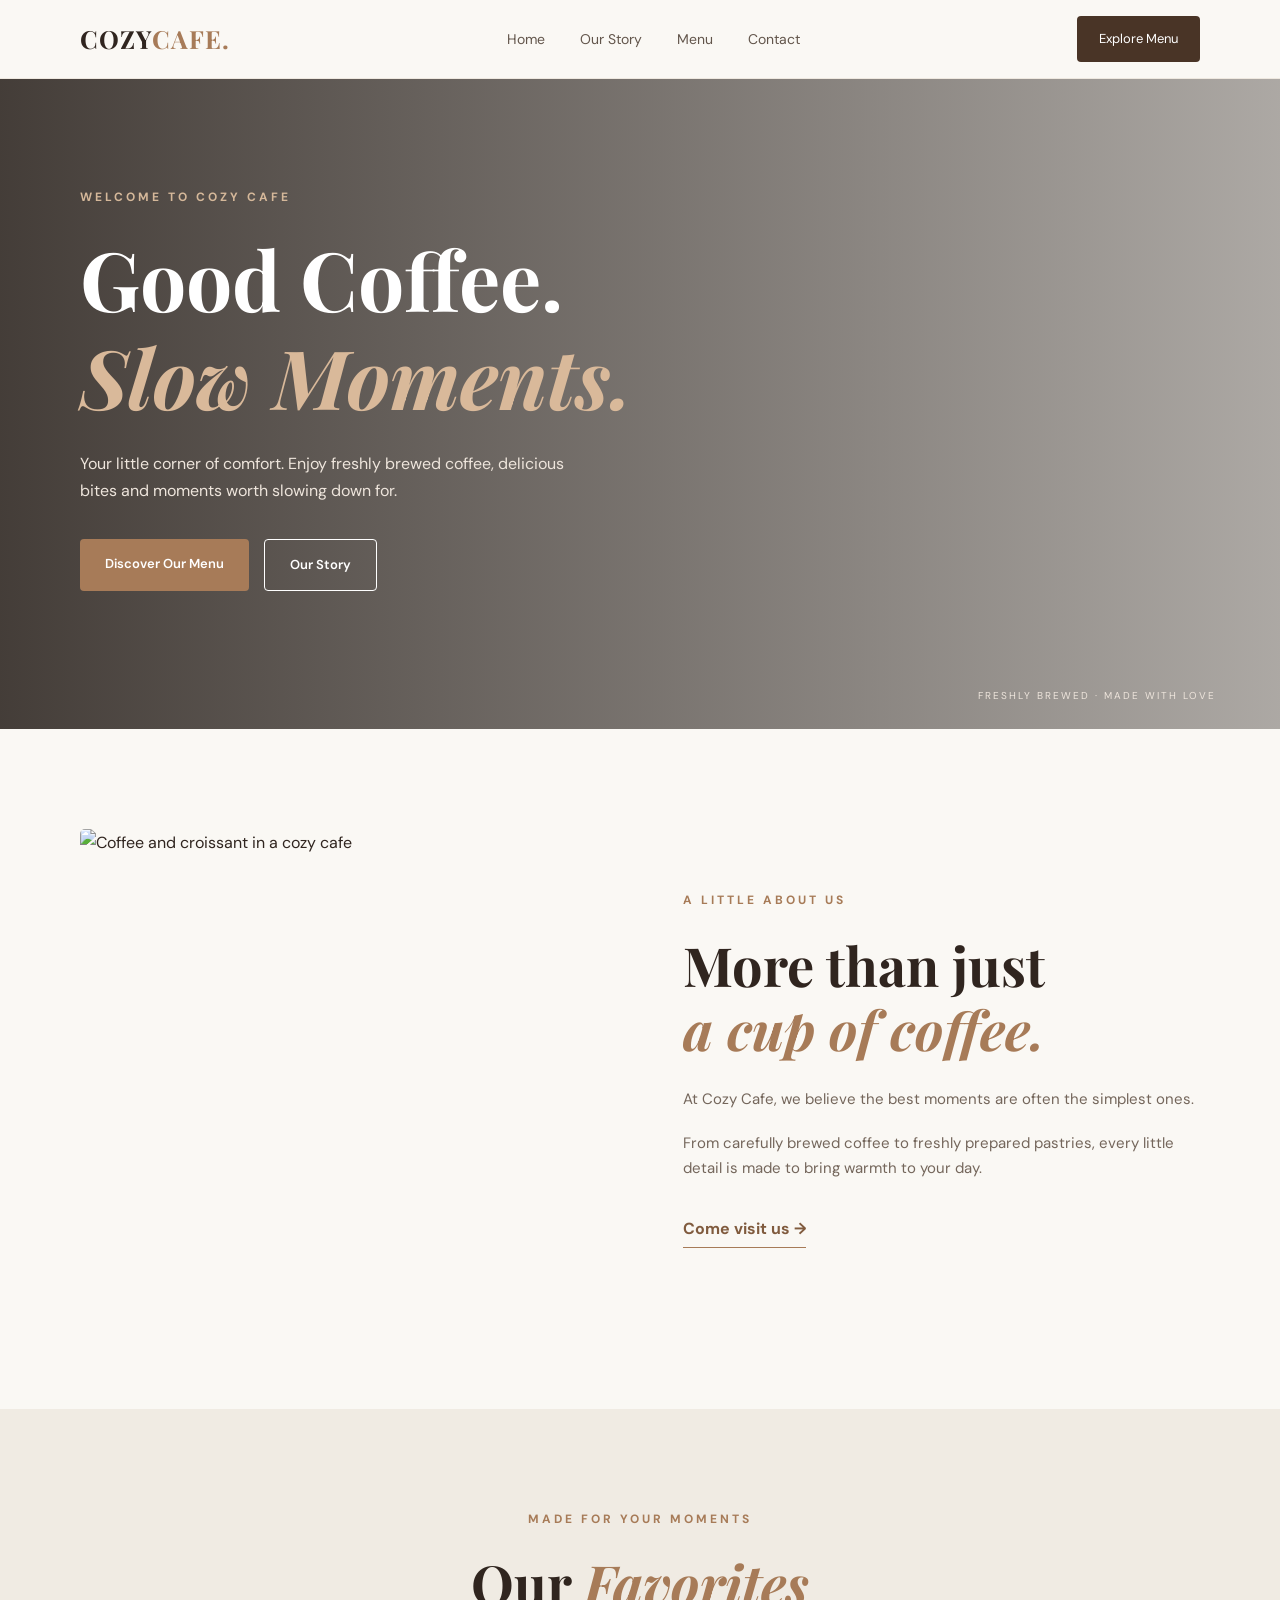
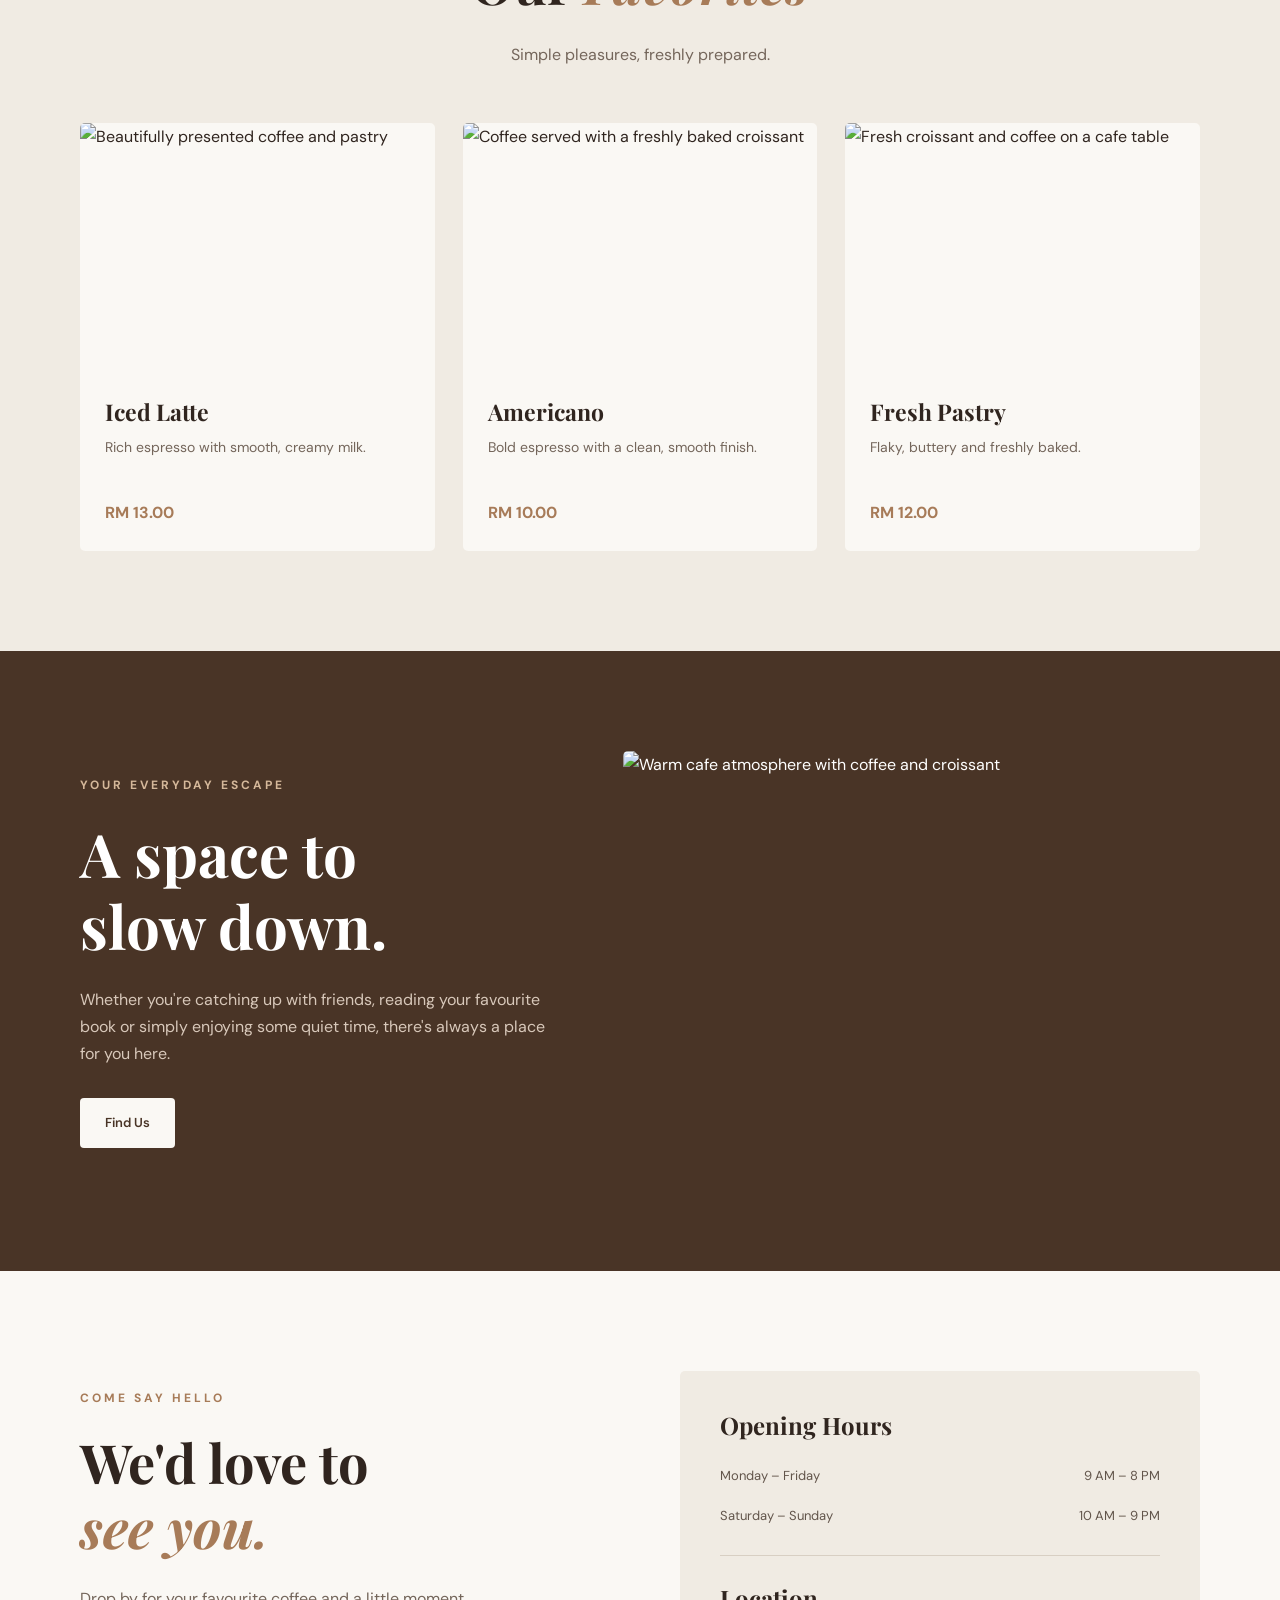
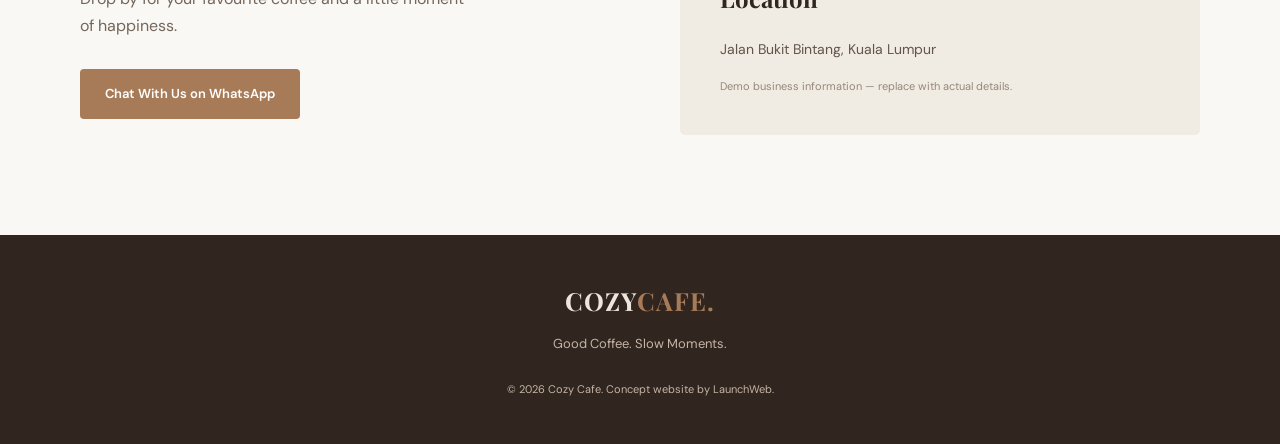
==== index.html @ 197952bc "Initial commit" ====
<!DOCTYPE html>
<html lang="en">

<head>
    <meta charset="UTF-8">
    <meta name="viewport" content="width=device-width, initial-scale=1.0">

    <title>Cozy Cafe | Good Coffee, Slow Moments</title>

    <meta name="description"
        content="Discover Cozy Cafe — a warm and welcoming place for specialty coffee, fresh pastries and slow moments.">

    <meta name="theme-color" content="#f8f5f0">

    <link rel="preconnect" href="https://fonts.googleapis.com">
    <link rel="preconnect" href="https://fonts.gstatic.com" crossorigin>
    <link rel="preconnect" href="https://images.unsplash.com">
    <link rel="preconnect" href="https://images.pexels.com">

    <link href="https://fonts.googleapis.com/css2?family=DM+Sans:wght@400;500;600;700&family=Playfair+Display:ital,wght@0,500;0,600;0,700;1,500;1,600&display=swap"
        rel="stylesheet">

    <link rel="stylesheet" href="style.css">
</head>

<body>

    <!-- Navigation -->
    <header class="header">

        <nav class="navbar container">

            <a href="#home" class="logo">
                COZY<span>CAFE.</span>
            </a>

            <button class="menu-toggle"
                id="menuToggle"
                aria-label="Open navigation menu"
                aria-expanded="false">
                ☰
            </button>

            <ul class="nav-links" id="navLinks">
                <li><a href="#home">Home</a></li>
                <li><a href="#about">Our Story</a></li>
                <li><a href="#menu">Menu</a></li>
                <li><a href="#contact">Contact</a></li>
            </ul>

            <a href="#menu" class="nav-button">
                Explore Menu
            </a>

        </nav>

    </header>


    <main>

        <!-- Hero Section -->
        <section class="hero" id="home"
            style="background-image: url('https://images.pexels.com/photos/1833586/pexels-photo-1833586.jpeg?auto=compress&cs=tinysrgb&w=2000');">

            <div class="hero-overlay"></div>

            <div class="hero-content container">

                <p class="eyebrow">
                    WELCOME TO COZY CAFE
                </p>

                <h1>
                    Good Coffee.<br>
                    <span>Slow Moments.</span>
                </h1>

                <p class="hero-description">
                    Your little corner of comfort.
                    Enjoy freshly brewed coffee, delicious bites
                    and moments worth slowing down for.
                </p>

                <div class="hero-buttons">

                    <a href="#menu" class="button button-primary">
                        Discover Our Menu
                    </a>

                    <a href="#about" class="button button-outline">
                        Our Story
                    </a>

                </div>

            </div>

            <div class="hero-bottom">
                FRESHLY BREWED · MADE WITH LOVE
            </div>

        </section>


        <!-- About Section -->
        <section class="about section-padding" id="about">

            <div class="container about-grid">

                <div class="about-image">

                    <img
                        src="https://images.unsplash.com/photo-1542372147193-a7aca54189cd?auto=format&fit=crop&w=1200&q=85"
                        alt="Coffee and croissant in a cozy cafe"
                        loading="lazy"
                        decoding="async">

                </div>

                <div class="about-content">

                    <p class="eyebrow dark-eyebrow">
                        A LITTLE ABOUT US
                    </p>

                    <h2>
                        More than just<br>
                        <span>a cup of coffee.</span>
                    </h2>

                    <p>
                        At Cozy Cafe, we believe the best moments
                        are often the simplest ones.
                    </p>

                    <p>
                        From carefully brewed coffee to freshly
                        prepared pastries, every little detail is
                        made to bring warmth to your day.
                    </p>

                    <a href="#contact" class="text-link">
                        Come visit us →
                    </a>

                </div>

            </div>

        </section>


        <!-- Menu Section -->
        <section class="menu-section section-padding" id="menu">

            <div class="container">

                <div class="section-heading">

                    <p class="eyebrow dark-eyebrow">
                        MADE FOR YOUR MOMENTS
                    </p>

                    <h2>
                        Our <span>Favorites</span>
                    </h2>

                    <p>
                        Simple pleasures, freshly prepared.
                    </p>

                </div>


                <div class="menu-grid">

                    <!-- Iced Latte -->
                    <article class="menu-card">

                        <img
                            src="https://images.unsplash.com/photo-1761210719318-3c2164dfa980?auto=format&fit=crop&w=1000&q=85"
                            alt="Beautifully presented coffee and pastry"
                            loading="lazy"
                            decoding="async">

                        <div class="menu-info">

                            <h3>Iced Latte</h3>

                            <p>
                                Rich espresso with smooth,
                                creamy milk.
                            </p>

                            <span>RM 13.00</span>

                        </div>

                    </article>


                    <!-- Americano -->
                    <article class="menu-card">

                        <img
                            src="https://images.unsplash.com/photo-1542372147193-a7aca54189cd?auto=format&fit=crop&w=1000&q=85"
                            alt="Coffee served with a freshly baked croissant"
                            loading="lazy"
                            decoding="async">

                        <div class="menu-info">

                            <h3>Americano</h3>

                            <p>
                                Bold espresso with a clean,
                                smooth finish.
                            </p>

                            <span>RM 10.00</span>

                        </div>

                    </article>


                    <!-- Fresh Pastry -->
                    <article class="menu-card">

                        <img
                            src="https://images.unsplash.com/photo-1769138886199-7cc55bf86da5?auto=format&fit=crop&w=1000&q=85"
                            alt="Fresh croissant and coffee on a cafe table"
                            loading="lazy"
                            decoding="async">

                        <div class="menu-info">

                            <h3>Fresh Pastry</h3>

                            <p>
                                Flaky, buttery and freshly baked.
                            </p>

                            <span>RM 12.00</span>

                        </div>

                    </article>

                </div>

            </div>

        </section>


        <!-- Atmosphere Section -->
        <section class="atmosphere section-padding">

            <div class="container atmosphere-grid">

                <div class="atmosphere-content">

                    <p class="eyebrow">
                        YOUR EVERYDAY ESCAPE
                    </p>

                    <h2>
                        A space to<br>
                        slow down.
                    </h2>

                    <p>
                        Whether you're catching up with friends,
                        reading your favourite book or simply
                        enjoying some quiet time, there's always
                        a place for you here.
                    </p>

                    <a href="#contact" class="button button-light">
                        Find Us
                    </a>

                </div>


                <div class="atmosphere-image">

                    <img
                        src="https://images.pexels.com/photos/35675917/pexels-photo-35675917/free-photo-of-cozy-cafe-setting-with-coffee-and-croissant.jpeg?auto=compress&cs=tinysrgb&w=1200"
                        alt="Warm cafe atmosphere with coffee and croissant"
                        loading="lazy"
                        decoding="async">

                </div>

            </div>

        </section>


        <!-- Contact Section -->
        <section class="contact section-padding" id="contact">

            <div class="container contact-grid">

                <div>

                    <p class="eyebrow dark-eyebrow">
                        COME SAY HELLO
                    </p>

                    <h2>
                        We'd love to<br>
                        <span>see you.</span>
                    </h2>

                    <p class="contact-description">
                        Drop by for your favourite coffee
                        and a little moment of happiness.
                    </p>

                    <a
                        href="https://wa.me/60192921240"
                        target="_blank"
                        rel="noopener noreferrer"
                        class="button button-primary">

                        Chat With Us on WhatsApp

                    </a>

                </div>


                <div class="hours-card">

                    <h3>Opening Hours</h3>

                    <div class="hours-row">
                        <span>Monday – Friday</span>
                        <span>9 AM – 8 PM</span>
                    </div>

                    <div class="hours-row">
                        <span>Saturday – Sunday</span>
                        <span>10 AM – 9 PM</span>
                    </div>

                    <div class="hours-divider"></div>

                    <h3>Location</h3>

                    <p>
                        <p>
                            Jalan Bukit Bintang, Kuala Lumpur
                        </p>
                    </p>

                    <p class="small-note">
                        Demo business information — replace with actual details.
                    </p>

                </div>

            </div>

        </section>

    </main>


    <!-- Footer -->
    <footer class="footer">

        <div class="container footer-content">

            <a href="#home" class="logo footer-logo">
                COZY<span>CAFE.</span>
            </a>

            <p>
                Good Coffee. Slow Moments.
            </p>

            <p class="copyright">
                © <span id="year"></span>
                Cozy Cafe. Concept website by LaunchWeb.
            </p>

        </div>

    </footer>


    <script src="script.js"></script>

</body>

</html>
---- style.css ----
/* =========================
   1. GLOBAL SETTINGS
========================= */

* {
    margin: 0;
    padding: 0;
    box-sizing: border-box;
}

html {
    scroll-behavior: smooth;
}

body {
    font-family: "DM Sans", sans-serif;
    color: #30251f;
    background: #faf8f4;
    line-height: 1.7;
}

img {
    width: 100%;
    display: block;
    object-fit: cover;
}

a {
    text-decoration: none;
    color: inherit;
}

.container {
    width: min(1120px, 90%);
    margin: auto;
}

.section-padding {
    padding: 100px 0;
}

h1, h2, h3 {
    font-family: "Playfair Display", serif;
    line-height: 1.2;
}


/* =========================
   2. NAVIGATION
========================= */

.header {
    background: #faf8f4;
    position: sticky;
    top: 0;
    z-index: 1000;
    border-bottom: 1px solid #eee8df;
}

.navbar {
    height: 78px;
    display: flex;
    align-items: center;
    justify-content: space-between;
}

.logo {
    font-family: "Playfair Display", serif;
    font-size: 25px;
    font-weight: 700;
    letter-spacing: 1px;
}

.logo span {
    color: #a77b58;
}

.nav-links {
    display: flex;
    list-style: none;
    gap: 35px;
}

.nav-links a {
    font-size: 14px;
    color: #62554b;
    transition: color 0.3s;
}

.nav-links a:hover {
    color: #a77b58;
}

.nav-button {
    background: #493426;
    color: white;
    padding: 12px 22px;
    border-radius: 4px;
    font-size: 13px;
    transition: background 0.3s;
}

.nav-button:hover {
    background: #a77b58;
}

.menu-toggle {
    display: none;
    border: none;
    background: none;
    font-size: 26px;
    cursor: pointer;
}


/* =========================
   3. HERO SECTION
========================= */

.hero {
    min-height: 650px;
    position: relative;
    display: flex;
    align-items: center;

    background:
        url("https://images.unsplash.com/photo-1445116572660-236099ec97a0?auto=format&fit=crop&w=2000&q=90")
        center/cover no-repeat;

    color: white;
}

.hero-overlay {
    position: absolute;
    inset: 0;
    background: linear-gradient(
        90deg,
        rgba(28, 20, 15, 0.82),
        rgba(28, 20, 15, 0.35)
    );
}

.hero-content {
    position: relative;
    z-index: 1;
    padding-top: 40px;
    padding-bottom: 70px;
}

.eyebrow {
    font-size: 12px;
    letter-spacing: 3px;
    font-weight: 700;
    margin-bottom: 22px;
    color: #d5b89a;
}

.hero h1 {
    font-size: clamp(48px, 7vw, 82px);
    margin-bottom: 24px;
}

.hero h1 span {
    color: #d9b99a;
    font-style: italic;
}

.hero-description {
    max-width: 490px;
    font-size: 16px;
    color: #eee5dc;
    margin-bottom: 35px;
}

.hero-buttons {
    display: flex;
    flex-wrap: wrap;
    gap: 15px;
}

.button {
    display: inline-block;
    padding: 14px 25px;
    border-radius: 4px;
    font-size: 13px;
    font-weight: 600;
    transition: all 0.3s;
}

.button-primary {
    background: #a77b58;
    color: white;
}

.button-primary:hover {
    background: #805b3e;
    transform: translateY(-2px);
}

.button-outline {
    border: 1px solid white;
    color: white;
}

.button-outline:hover {
    background: white;
    color: #30251f;
}

.hero-bottom {
    position: absolute;
    bottom: 25px;
    right: 5%;
    z-index: 1;
    font-size: 10px;
    letter-spacing: 2px;
    color: #eee5dc;
}


/* =========================
   4. ABOUT SECTION
========================= */

.about-grid {
    display: grid;
    grid-template-columns: 1fr 1fr;
    align-items: center;
    gap: 85px;
}

.about-image img {
    height: 480px;
    border-radius: 5px;
}

.about-content h2,
.section-heading h2,
.contact h2 {
    font-size: clamp(38px, 5vw, 54px);
    margin-bottom: 25px;
}

.about-content h2 span,
.section-heading h2 span,
.contact h2 span {
    color: #a77b58;
    font-style: italic;
}

.dark-eyebrow {
    color: #a77b58;
}

.about-content p:not(.eyebrow) {
    color: #74665b;
    margin-bottom: 18px;
    font-size: 15px;
}

.text-link {
    display: inline-block;
    margin-top: 15px;
    color: #805b3e;
    font-weight: 700;
    border-bottom: 1px solid #a77b58;
    padding-bottom: 5px;
}


/* =========================
   5. MENU SECTION
========================= */

.menu-section {
    background: #f0ebe3;
}

.section-heading {
    text-align: center;
    margin-bottom: 55px;
}

.section-heading > p:last-child {
    color: #74665b;
}

.menu-grid {
    display: grid;
    grid-template-columns: repeat(3, 1fr);
    gap: 28px;
}

.menu-card {
    background: #faf8f4;
    overflow: hidden;
    border-radius: 5px;
    transition: transform 0.3s, box-shadow 0.3s;
}

.menu-card:hover {
    transform: translateY(-7px);
    box-shadow: 0 15px 30px rgba(55, 39, 27, 0.1);
}

.menu-card img {
    height: 250px;
}

.menu-info {
    padding: 25px;
}

.menu-info h3 {
    font-size: 23px;
    margin-bottom: 10px;
}

.menu-info p {
    color: #74665b;
    font-size: 14px;
    min-height: 48px;
    margin-bottom: 15px;
}

.menu-info span {
    color: #a77b58;
    font-weight: 700;
}


/* =========================
   6. ATMOSPHERE SECTION
========================= */

.atmosphere {
    background: #493426;
    color: white;
}

.atmosphere-grid {
    display: grid;
    grid-template-columns: 0.9fr 1.1fr;
    align-items: center;
    gap: 70px;
}

.atmosphere-content h2 {
    font-size: clamp(42px, 5vw, 60px);
    margin-bottom: 25px;
}

.atmosphere-content > p:not(.eyebrow) {
    color: #d8c8ba;
    margin-bottom: 30px;
}

.atmosphere-image img {
    height: 420px;
    border-radius: 5px;
}

.button-light {
    background: #faf8f4;
    color: #493426;
}

.button-light:hover {
    background: #d9b99a;
}


/* =========================
   7. CONTACT SECTION
========================= */

.contact-grid {
    display: grid;
    grid-template-columns: 1fr 1fr;
    align-items: center;
    gap: 80px;
}

.contact-description {
    color: #74665b;
    margin-bottom: 30px;
    max-width: 400px;
}

.hours-card {
    background: #f0ebe3;
    padding: 40px;
    border-radius: 5px;
}

.hours-card h3 {
    font-size: 24px;
    margin-bottom: 25px;
}

.hours-row {
    display: flex;
    justify-content: space-between;
    gap: 15px;
    font-size: 13px;
    margin-bottom: 18px;
    color: #62554b;
}

.hours-divider {
    height: 1px;
    background: #d8cfc3;
    margin: 28px 0;
}

.hours-card p {
    color: #62554b;
    font-size: 14px;
}

.hours-card .small-note {
    margin-top: 15px;
    font-size: 11px;
    color: #95877b;
}


/* =========================
   8. FOOTER
========================= */

.footer {
    background: #30251f;
    color: #eee5dc;
    padding: 45px 0;
    text-align: center;
}

.footer-logo {
    display: inline-block;
    margin-bottom: 10px;
}

.footer-content > p {
    font-size: 13px;
    color: #c6b5a5;
}

.copyright {
    margin-top: 25px;
    font-size: 11px !important;
}


/* =========================
   9. MOBILE RESPONSIVE
========================= */

@media (max-width: 768px) {

    /* General spacing */
    .section-padding {
        padding: 65px 0;
    }

    .container {
        width: 90%;
    }

    /* Navigation */
    .navbar {
        height: 70px;
    }

    .menu-toggle {
        display: block;
    }

    .nav-button {
        display: none;
    }

    .nav-links {
        display: none;
        position: absolute;
        top: 70px;
        left: 0;
        width: 100%;
        background: #faf8f4;
        flex-direction: column;
        gap: 0;
        padding: 10px 5% 20px;
        border-bottom: 1px solid #eee8df;
        z-index: 100;
    }

    .nav-links.active {
        display: flex;
    }

    .nav-links li a {
        display: block;
        padding: 13px 0;
    }

    /* Hero Section */
    .hero {
        min-height: 620px;
        background-position: 60% center;
    }

    .hero-content {
        padding-top: 35px;
        padding-bottom: 80px;
    }

    .hero h1 {
        font-size: clamp(38px, 10vw, 46px);
        line-height: 1.15;
        margin-bottom: 20px;
    }

    .hero-description {
        max-width: 100%;
        font-size: 14px;
        line-height: 1.7;
        margin-bottom: 28px;
    }

    .hero-buttons {
        display: flex;
        flex-wrap: wrap;
        gap: 12px;
    }

    .hero-buttons .button {
        padding: 13px 18px;
        font-size: 12px;
    }

    .hero-bottom {
        font-size: 8px;
        letter-spacing: 1.5px;
        right: 5%;
        bottom: 20px;
    }

    /* About Section */
    .about-grid,
    .atmosphere-grid,
    .contact-grid {
        grid-template-columns: 1fr;
        gap: 35px;
    }

    .about-image img {
        width: 100%;
        height: 350px;
        object-fit: cover;
    }

    .about-content h2,
    .section-heading h2,
    .contact h2 {
        font-size: clamp(34px, 9vw, 42px);
    }

    /* Menu Section */
    .menu-grid {
        grid-template-columns: 1fr;
        gap: 25px;
    }

    .menu-card img {
        width: 100%;
        height: 260px;
        object-fit: cover;
    }

    .menu-info {
        padding: 22px;
    }

    /* Atmosphere Section */
    .atmosphere-image img {
        width: 100%;
        height: 320px;
        object-fit: cover;
    }

    .atmosphere-content h2 {
        font-size: clamp(38px, 10vw, 48px);
    }

    /* Contact Section */
    .hours-card {
        padding: 28px 22px;
    }

    .hours-row {
        font-size: 12px;
    }

    .hours-card h3 {
        font-size: 22px;
    }

    /* Footer */
    .footer {
        padding: 40px 0;
    }

    .copyright {
        font-size: 10px !important;
    }
}


/* =========================
   10. SMALL MOBILE SCREENS
========================= */

@media (max-width: 380px) {

    .hero h1 {
        font-size: 36px;
    }

    .hero-buttons {
        flex-direction: column;
        align-items: flex-start;
    }

    .hero-buttons .button {
        width: 100%;
        text-align: center;
    }

    .hours-row {
        font-size: 10px;
        gap: 8px;
    }
}


/* =========================
   11. PROFESSIONAL ANIMATIONS
========================= */

/* Smooth image zoom */
.menu-card img,
.about-image img,
.atmosphere-image img {
    transition: transform 0.6s ease;
}

.menu-card:hover img {
    transform: scale(1.05);
}

/* Smooth button interaction */
.button,
.nav-button {
    transition:
        transform 0.3s ease,
        background-color 0.3s ease,
        box-shadow 0.3s ease;
}

.button:hover,
.nav-button:hover {
    box-shadow: 0 8px 20px rgba(48, 37, 31, 0.15);
}

/* Scroll reveal animation */
.reveal {
    opacity: 0;
    transform: translateY(30px);
    transition:
        opacity 0.8s ease,
        transform 0.8s ease;
}

.reveal.visible {
    opacity: 1;
    transform: translateY(0);
}

/* Accessibility: respect reduced motion preference */
@media (prefers-reduced-motion: reduce) {

    *,
    *::before,
    *::after {
        scroll-behavior: auto !important;
        animation-duration: 0.01ms !important;
        transition-duration: 0.01ms !important;
    }

    .reveal {
        opacity: 1;
        transform: none;
    }
}
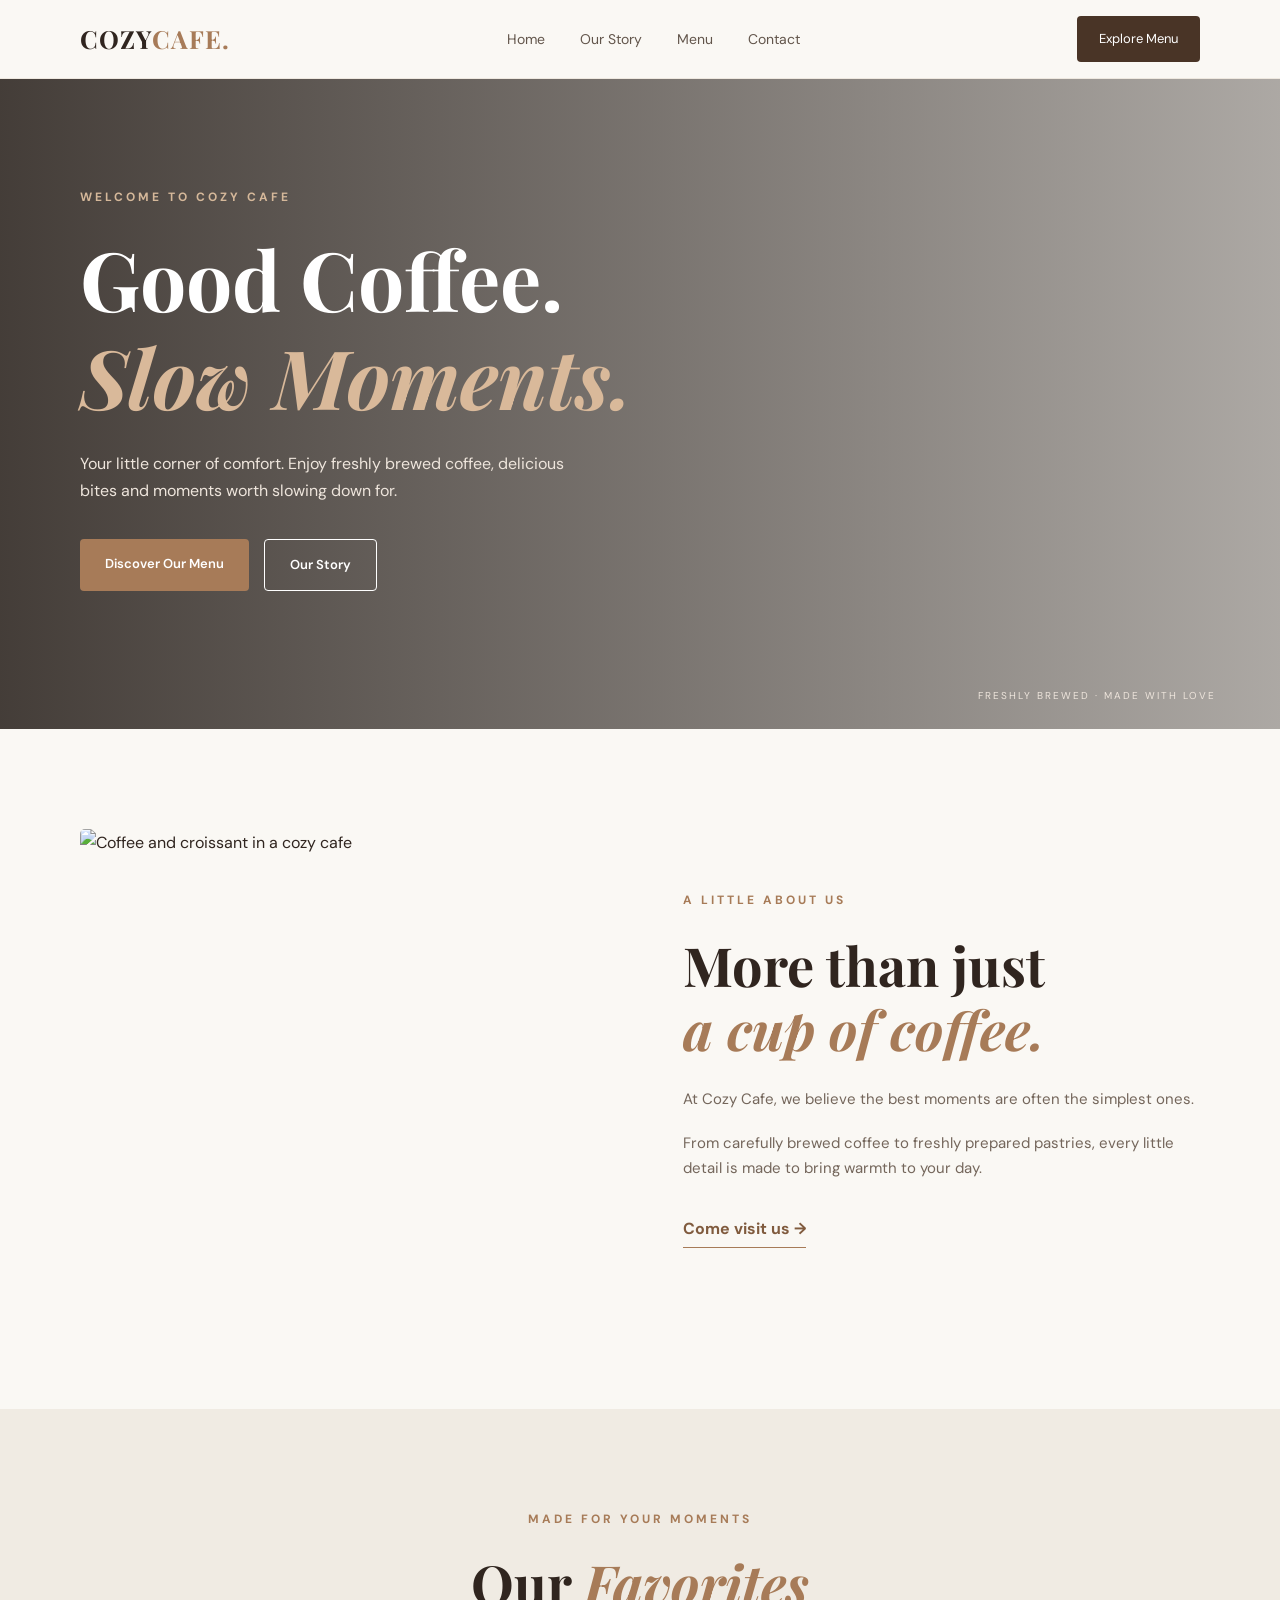
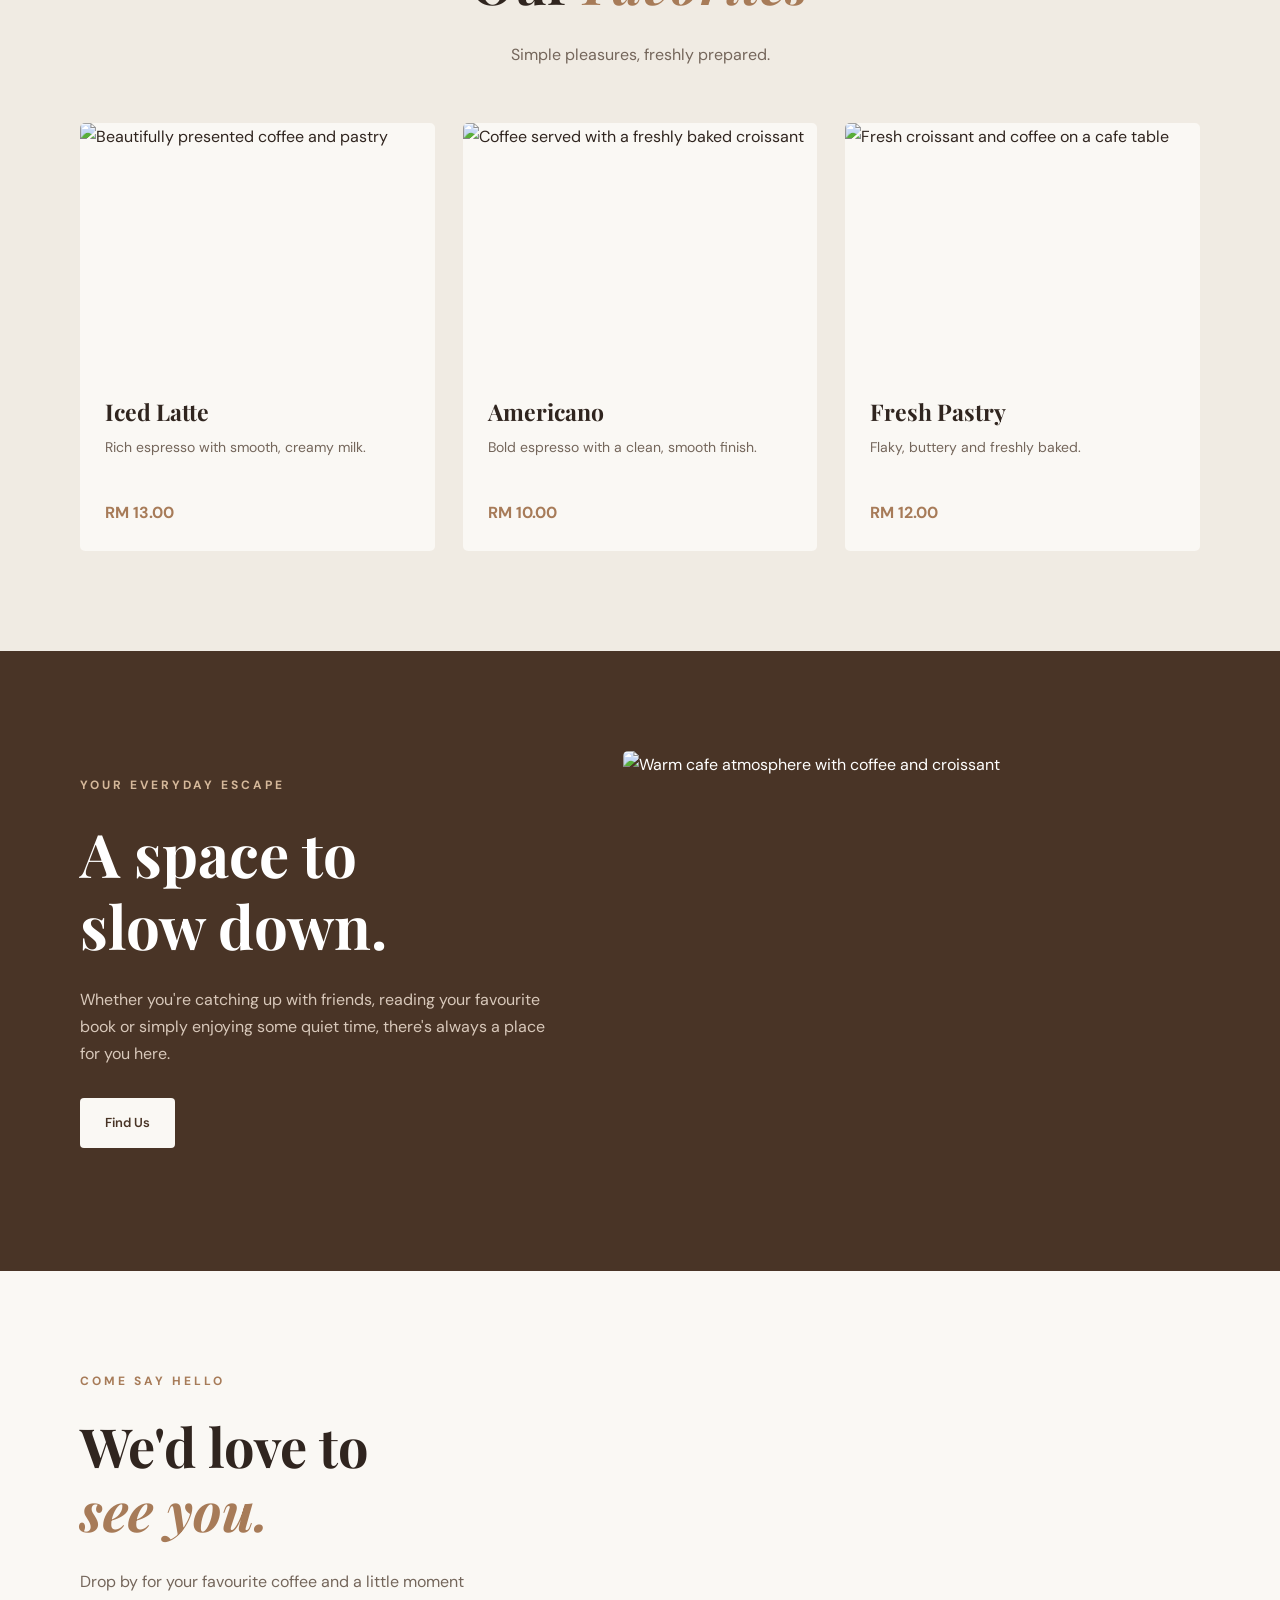
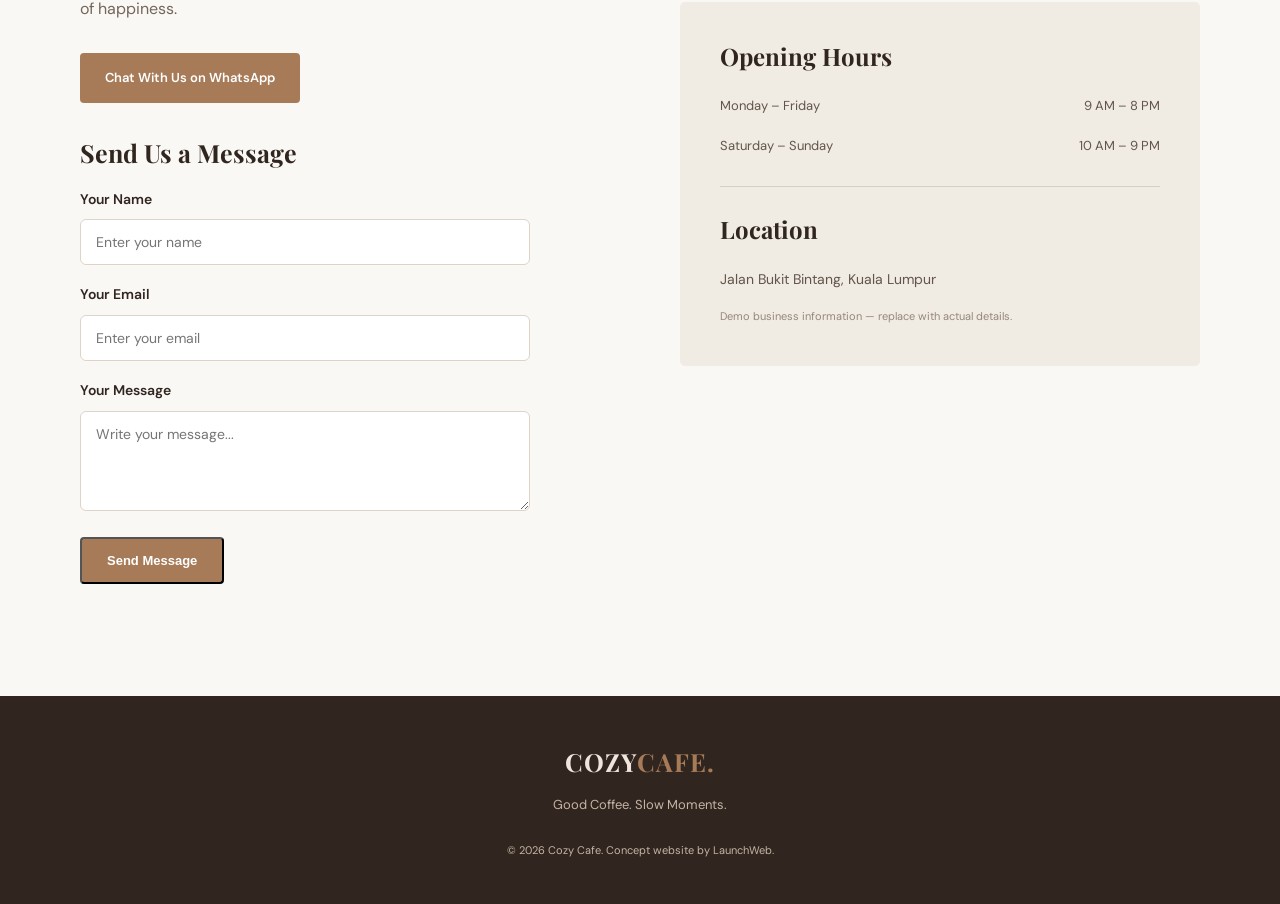
==== commit 27ba55d9: "hi" ====
--- a/index.html
+++ b/index.html
@@ -6,10 +6,13 @@
     <meta charset="UTF-8">
     <meta name="viewport" content="width=device-width, initial-scale=1.0">
 
-    <title>Cozy Cafe | Good Coffee, Slow Moments</title>
-
-    <meta name="description"
-        content="Discover Cozy Cafe — a warm and welcoming place for specialty coffee, fresh pastries and slow moments.">
+    <!-- SEO Title -->
+     <title>Cozy Cafe Kuala Lumpur | Coffee & Fresh Pastries</title>
+     
+     <!-- SEO Description -->
+      <meta name="description"
+            content="Discover Cozy Cafe in Kuala Lumpur. Enjoy freshly brewed coffee, delicious pastries and a warm, relaxing atmosphere.">
+
 
     <meta name="theme-color" content="#f8f5f0">
 
@@ -331,6 +334,47 @@
                         Chat With Us on WhatsApp
 
                     </a>
+                    
+                    <!-- Contact Form -->
+                     <form id="contactForm" class="contact-form">
+                         <h3>Send Us a Message</h3>
+                         <div class="form-group">
+                            <label for="name">Your Name</label>
+                            <input
+                            type="text"
+                            id="name"
+                            name="name"
+                            placeholder="Enter your name"
+                            required>
+                        </div>
+                        
+                        <div class="form-group">
+                            <label for="email">Your Email</label>
+                            <input
+                            type="email"
+                            id="email"
+                            name="email"
+                            placeholder="Enter your email"
+                            required>
+                        </div>
+                        
+                        <div class="form-group">
+                            <label for="message">Your Message</label>
+                            <textarea
+                            id="message"
+                            name="message"
+                            rows="4"
+                            placeholder="Write your message..."
+                            required></textarea>
+                        </div>
+                        
+                        <button type="submit" class="button button-primary">
+                            Send Message
+                        </button>
+                        
+                        <p id="formMessage" aria-live="polite"></p>
+                    
+                    </form>
 
                 </div>
 
@@ -354,9 +398,7 @@
                     <h3>Location</h3>
 
                     <p>
-                        <p>
-                            Jalan Bukit Bintang, Kuala Lumpur
-                        </p>
+                        Jalan Bukit Bintang, Kuala Lumpur
                     </p>
 
                     <p class="small-note">
@@ -394,6 +436,10 @@
 
     </footer>
 
+    <!-- Back To Top Button -->
+    <button id="backToTop" aria-label="Back to top">
+        ↑
+    </button>
 
     <script src="script.js"></script>
 
--- a/style.css
+++ b/style.css
@@ -703,3 +703,107 @@
         transform: none;
     }
 }
+
+/* =========================
+   BACK TO TOP BUTTON
+========================= */
+
+#backToTop {
+    position: fixed;
+    bottom: 30px;
+    right: 30px;
+
+    width: 48px;
+    height: 48px;
+
+    border: none;
+    border-radius: 50%;
+
+    background: #493426;
+    color: white;
+
+    font-size: 24px;
+    cursor: pointer;
+
+    opacity: 0;
+    visibility: hidden;
+
+    transition: all 0.3s ease;
+    z-index: 999;
+}
+
+#backToTop.show {
+    opacity: 1;
+    visibility: visible;
+}
+
+#backToTop:hover {
+    background: #70543e;
+    transform: translateY(-4px);
+}
+
+@media (max-width: 768px) {
+    #backToTop {
+        right: 18px;
+        bottom: 20px;
+    }
+}
+
+
+/* =========================
+   CONTACT FORM
+========================= */
+
+.contact-form {
+    margin-top: 35px;
+    max-width: 450px;
+}
+
+.contact-form h3 {
+    font-family: "Playfair Display", serif;
+    font-size: 25px;
+    margin-bottom: 20px;
+}
+
+.form-group {
+    margin-bottom: 18px;
+}
+
+.form-group label {
+    display: block;
+    margin-bottom: 8px;
+    font-weight: 600;
+    font-size: 14px;
+}
+
+.form-group input,
+.form-group textarea {
+    width: 100%;
+    padding: 13px 15px;
+
+    border: 1px solid #ddd3c8;
+    border-radius: 6px;
+
+    background: #fff;
+    color: #30251f;
+
+    font-family: "DM Sans", sans-serif;
+    font-size: 14px;
+
+    outline: none;
+    transition: border-color 0.3s ease;
+}
+
+.form-group input:focus,
+.form-group textarea:focus {
+    border-color: #ae805e;
+}
+
+.form-group textarea {
+    resize: vertical;
+}
+
+#formMessage {
+    margin-top: 12px;
+    font-size: 14px;
+}
